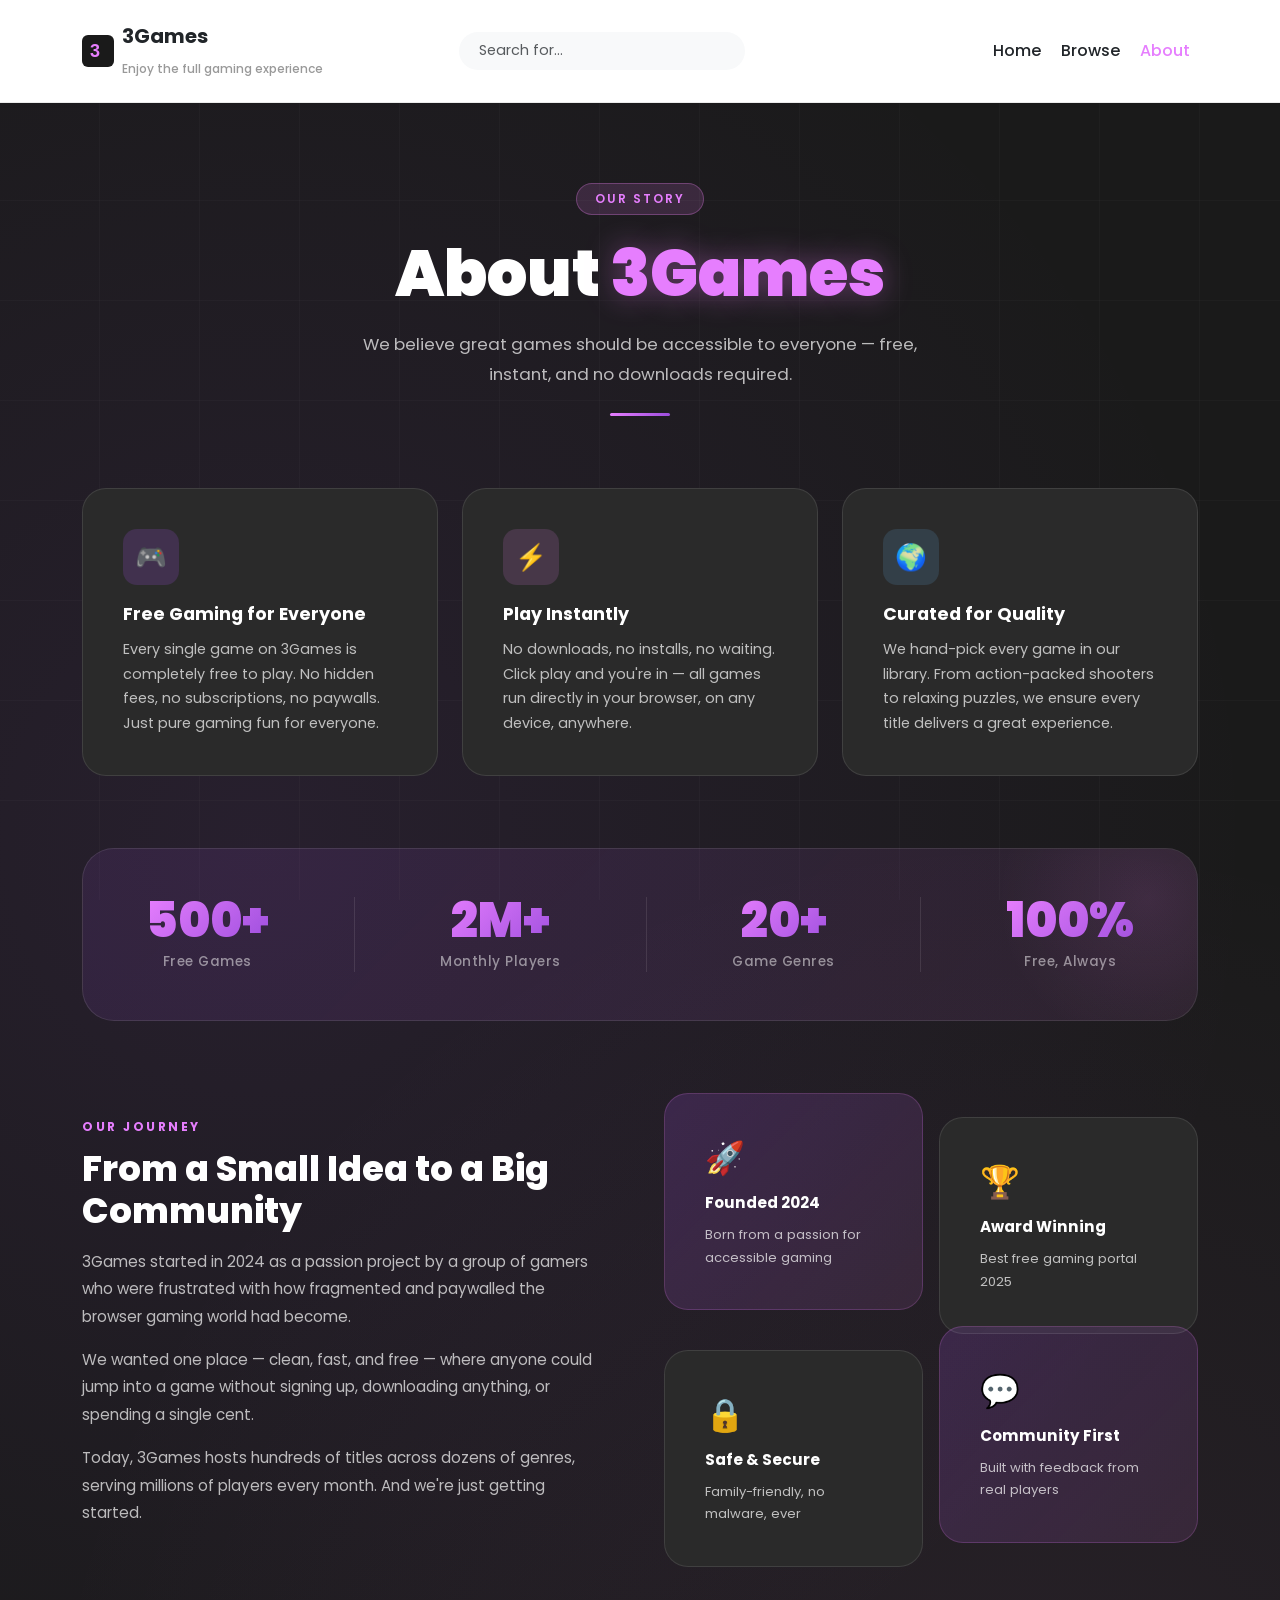
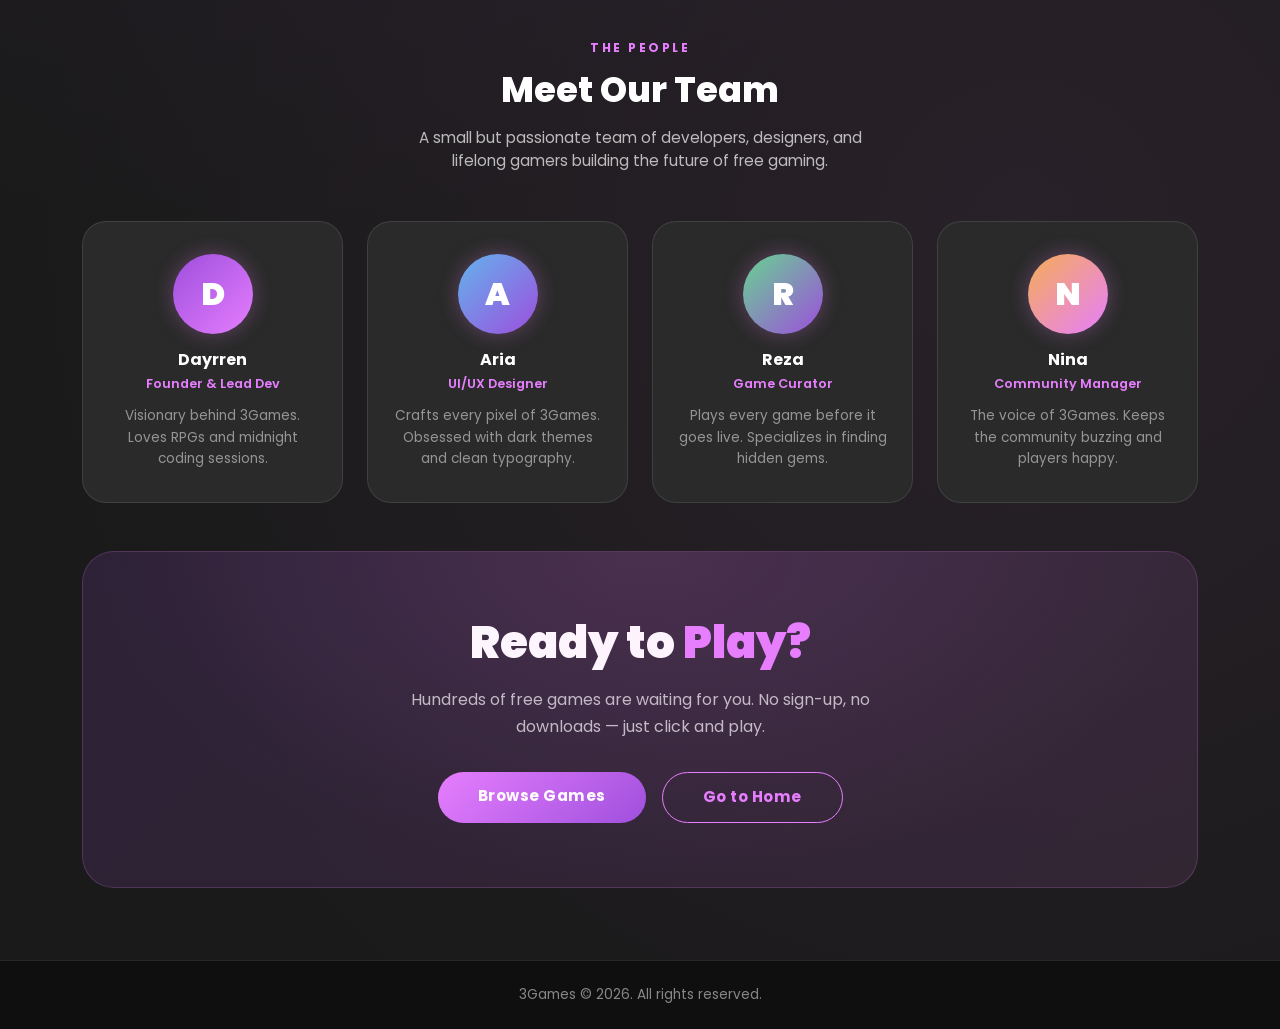
==== html/about.html @ 8b7e98cf "first commit" ====
<!DOCTYPE html>
<html lang="id">

<head>
    <meta charset="UTF-8">
    <meta name="viewport" content="width=device-width, initial-scale=1.0">
    <title>About - 3Games</title>
    <link href="https://cdn.jsdelivr.net/npm/bootstrap@5.3.3/dist/css/bootstrap.min.css" rel="stylesheet"
        integrity="sha384-QWTKZyjpPEjISv5WaRU9OFeRpok6YctnYmDr5pNlyT2bRjXh0JMhjY6hW+ALEwIH" crossorigin="anonymous">
    <link rel="preconnect" href="https://fonts.googleapis.com">
    <link rel="preconnect" href="https://fonts.gstatic.com" crossorigin>
    <link rel="stylesheet" href="about.css">
    <link href="https://fonts.googleapis.com/css2?family=Poppins:wght@400;500;600;700;900&display=swap" rel="stylesheet">
</head>

<body>

    <!-- NAVBAR -->
    <nav class="navbar navbar-expand-lg bg-white sticky-top py-3 custom-navbar">
        <div class="container">
            <a class="navbar-brand d-flex align-items-center" href="index.html">
                <svg width="32" height="32" viewBox="0 0 32 32" fill="none" xmlns="http://www.w3.org/2000/svg" class="me-2">
                    <rect width="32" height="32" rx="6" fill="#1a1a1a"/>
                    <text x="8" y="22" font-size="18" font-weight="bold" fill="#e67efe" font-family="Arial">3</text>
                </svg>
                <div>
                    <span class="fs-5 fw-bold text-dark">3Games</span><br>
                    <span style="font-size:0.75rem; color:#999; font-weight:500;">Enjoy the full gaming experience</span>
                </div>
            </a>

            <button class="navbar-toggler" type="button" data-bs-toggle="collapse" data-bs-target="#navbarNav">
                <span class="navbar-toggler-icon"></span>
            </button>

            <div class="collapse navbar-collapse" id="navbarNav">
                <form class="d-flex mx-auto col-lg-4 my-2 my-lg-0 search-form">
                    <input class="form-control rounded-pill bg-light border-0 px-4 py-2"
                        type="search" placeholder="Search for..." aria-label="Search">
                </form>
                <ul class="navbar-nav ms-auto gap-1">
                    <li class="nav-item">
                        <a class="nav-link text-dark fw-medium" href="index.html">Home</a>
                    </li>
                    <li class="nav-item">
                        <a class="nav-link text-dark fw-medium" href="browse.html">Browse</a>
                    </li>
                    <li class="nav-item">
                        <a class="nav-link fw-medium nav-active" href="about.html">About</a>
                    </li>
                </ul>
            </div>
        </div>
    </nav>

    <!-- MAIN -->
    <main class="main-content-bg pb-5">

        <!-- PAGE HERO -->
        <div class="container">
            <div class="page-hero">
                <div class="badge-tag">Our Story</div>
                <h1>About <span>3Games</span></h1>
                <p>We believe great games should be accessible to everyone — free, instant, and no downloads required.</p>
                <div class="neon-divider"></div>
            </div>
        </div>

        <!-- MISSION CARDS -->
        <div class="container py-4">
            <div class="row g-4">
                <div class="col-md-4">
                    <div class="mission-card h-100">
                        <div class="mission-icon purple">🎮</div>
                        <h4>Free Gaming for Everyone</h4>
                        <p>Every single game on 3Games is completely free to play. No hidden fees, no subscriptions, no paywalls. Just pure gaming fun for everyone.</p>
                    </div>
                </div>
                <div class="col-md-4">
                    <div class="mission-card h-100">
                        <div class="mission-icon neon">⚡</div>
                        <h4>Play Instantly</h4>
                        <p>No downloads, no installs, no waiting. Click play and you're in — all games run directly in your browser, on any device, anywhere.</p>
                    </div>
                </div>
                <div class="col-md-4">
                    <div class="mission-card h-100">
                        <div class="mission-icon blue">🌍</div>
                        <h4>Curated for Quality</h4>
                        <p>We hand-pick every game in our library. From action-packed shooters to relaxing puzzles, we ensure every title delivers a great experience.</p>
                    </div>
                </div>
            </div>
        </div>

        <!-- STATS -->
        <div class="container py-5">
            <div class="stats-section">
                <div class="d-flex flex-wrap justify-content-around align-items-center gap-4">
                    <div class="stat-item">
                        <div class="stat-number">500+</div>
                        <div class="stat-label">Free Games</div>
                    </div>
                    <div class="stat-divider d-none d-md-block"></div>
                    <div class="stat-item">
                        <div class="stat-number">2M+</div>
                        <div class="stat-label">Monthly Players</div>
                    </div>
                    <div class="stat-divider d-none d-md-block"></div>
                    <div class="stat-item">
                        <div class="stat-number">20+</div>
                        <div class="stat-label">Game Genres</div>
                    </div>
                    <div class="stat-divider d-none d-md-block"></div>
                    <div class="stat-item">
                        <div class="stat-number">100%</div>
                        <div class="stat-label">Free, Always</div>
                    </div>
                </div>
            </div>
        </div>

        <!-- OUR STORY -->
        <div class="container py-4">
            <div class="row align-items-center g-5">
                <div class="col-lg-6">
                    <p class="section-label">Our Journey</p>
                    <h2 class="section-title">From a Small Idea to a Big Community</h2>
                    <p class="section-desc mb-3">3Games started in 2024 as a passion project by a group of gamers who were frustrated with how fragmented and paywalled the browser gaming world had become.</p>
                    <p class="section-desc mb-3">We wanted one place — clean, fast, and free — where anyone could jump into a game without signing up, downloading anything, or spending a single cent.</p>
                    <p class="section-desc">Today, 3Games hosts hundreds of titles across dozens of genres, serving millions of players every month. And we're just getting started.</p>
                </div>
                <div class="col-lg-6">
                    <div class="row g-3">
                        <div class="col-6">
                            <div class="mission-card" style="background: linear-gradient(135deg, rgba(157,78,221,0.2), rgba(230,126,238,0.1)); border-color: rgba(230,126,238,0.2);">
                                <div style="font-size:2rem; margin-bottom:0.75rem;">🚀</div>
                                <h4 style="font-size:0.95rem;">Founded 2024</h4>
                                <p style="font-size:0.82rem;">Born from a passion for accessible gaming</p>
                            </div>
                        </div>
                        <div class="col-6">
                            <div class="mission-card" style="margin-top: 1.5rem;">
                                <div style="font-size:2rem; margin-bottom:0.75rem;">🏆</div>
                                <h4 style="font-size:0.95rem;">Award Winning</h4>
                                <p style="font-size:0.82rem;">Best free gaming portal 2025</p>
                            </div>
                        </div>
                        <div class="col-6">
                            <div class="mission-card">
                                <div style="font-size:2rem; margin-bottom:0.75rem;">🔒</div>
                                <h4 style="font-size:0.95rem;">Safe & Secure</h4>
                                <p style="font-size:0.82rem;">Family-friendly, no malware, ever</p>
                            </div>
                        </div>
                        <div class="col-6">
                            <div class="mission-card" style="margin-top: -1.5rem; background: linear-gradient(135deg, rgba(157,78,221,0.2), rgba(230,126,238,0.1)); border-color: rgba(230,126,238,0.2);">
                                <div style="font-size:2rem; margin-bottom:0.75rem;">💬</div>
                                <h4 style="font-size:0.95rem;">Community First</h4>
                                <p style="font-size:0.82rem;">Built with feedback from real players</p>
                            </div>
                        </div>
                    </div>
                </div>
            </div>
        </div>

        <!-- TEAM -->
        <div class="container py-5">
            <div class="text-center mb-5" style="position:relative; z-index:1;">
                <p class="section-label">The People</p>
                <h2 class="section-title">Meet Our Team</h2>
                <p class="text-center" style="color:var(--text-secondary); font-size:0.95rem; max-width:480px; margin:0 auto;">A small but passionate team of developers, designers, and lifelong gamers building the future of free gaming.</p>
            </div>
            <div class="row row-cols-1 row-cols-sm-2 row-cols-lg-4 g-4">
                <div class="col">
                    <div class="team-card">
                        <div class="team-avatar">D</div>
                        <h5>Dayrren</h5>
                        <div class="role">Founder & Lead Dev</div>
                        <p>Visionary behind 3Games. Loves RPGs and midnight coding sessions.</p>
                    </div>
                </div>
                <div class="col">
                    <div class="team-card">
                        <div class="team-avatar" style="background: linear-gradient(135deg, #63b3ed, #9d4edd);">A</div>
                        <h5>Aria</h5>
                        <div class="role">UI/UX Designer</div>
                        <p>Crafts every pixel of 3Games. Obsessed with dark themes and clean typography.</p>
                    </div>
                </div>
                <div class="col">
                    <div class="team-card">
                        <div class="team-avatar" style="background: linear-gradient(135deg, #68d391, #9d4edd);">R</div>
                        <h5>Reza</h5>
                        <div class="role">Game Curator</div>
                        <p>Plays every game before it goes live. Specializes in finding hidden gems.</p>
                    </div>
                </div>
                <div class="col">
                    <div class="team-card">
                        <div class="team-avatar" style="background: linear-gradient(135deg, #f6ad55, #e67efe);">N</div>
                        <h5>Nina</h5>
                        <div class="role">Community Manager</div>
                        <p>The voice of 3Games. Keeps the community buzzing and players happy.</p>
                    </div>
                </div>
            </div>
        </div>

        <!-- CTA -->
        <div class="container pb-4">
            <div class="cta-section">
                <h2>Ready to <span>Play?</span></h2>
                <p>Hundreds of free games are waiting for you. No sign-up, no downloads — just click and play.</p>
                <div class="d-flex gap-3 justify-content-center flex-wrap">
                    <a href="browse.html" class="btn-neon">Browse Games</a>
                    <a href="index.html" class="btn-outline-neon">Go to Home</a>
                </div>
            </div>
        </div>

    </main>

    <!-- FOOTER -->
    <footer class="bg-darker text-white text-center py-4">
        <div class="container">
            <p class="mb-0">3Games &copy; 2026. All rights reserved.</p>
        </div>
    </footer>

    <script src="https://cdn.jsdelivr.net/npm/bootstrap@5.3.3/dist/js/bootstrap.bundle.min.js"
        integrity="sha384-YvpcrYf0tY3lHB60NNkmXc5s9fDVZLESaAA55NDzOxhy9GkcIdslK1eN7N6jIeHz"
        crossorigin="anonymous"></script>
</body>
</html>
---- html/about.css ----
:root {
    --primary-neon: #e67efe;
    --primary-purple: #9d4edd;
    --dark-bg: #1a1a1a;
    --darker-bg: #0f0f0f;
    --card-bg: #2a2a2a;
    --text-light: #f8f9fa;
    --text-secondary: rgba(255, 255, 255, 0.7);
    --text-muted: rgba(255, 255, 255, 0.5);
    --border-color: rgba(255, 255, 255, 0.1);
}

* {
    margin: 0;
    padding: 0;
    box-sizing: border-box;
}

body {
    font-family: 'Poppins', sans-serif;
    color: var(--text-light);
    background-color: var(--dark-bg);
}

/* ===== NAVBAR ===== */
.custom-navbar {
    border-bottom: 1px solid rgba(0, 0, 0, 0.08);
    background-color: #ffffff;
    box-shadow: 0 2px 4px rgba(0, 0, 0, 0.05);
}

.search-form input {
    border-radius: 50px !important;
    font-size: 0.9rem;
    padding: 8px 20px !important;
    transition: all 0.3s ease;
}

.search-form input:focus {
    box-shadow: 0 0 0 0.2rem rgba(230, 126, 238, 0.15);
    border-color: var(--primary-neon) !important;
}

/* ===== MAIN BG ===== */
.main-content-bg {
    background-color: var(--dark-bg);
    background-image:
        radial-gradient(circle at 20% 30%, rgba(157, 78, 221, 0.1) 0%, transparent 50%),
        radial-gradient(circle at 80% 70%, rgba(230, 126, 238, 0.07) 0%, transparent 50%);
    min-height: 100vh;
    position: relative;
}

.main-content-bg::before {
    content: '';
    position: fixed;
    inset: 0;
    background-image:
        repeating-linear-gradient(90deg, transparent, transparent calc(100% - 1px), rgba(255, 255, 255, 0.025) calc(100% - 1px), rgba(255, 255, 255, 0.025) 100%),
        repeating-linear-gradient(0deg, transparent, transparent calc(100% - 1px), rgba(255, 255, 255, 0.025) calc(100% - 1px), rgba(255, 255, 255, 0.025) 100%);
    background-size: 100px 100px;
    pointer-events: none;
    z-index: 0;
}

/* ===== PAGE HERO ===== */
.page-hero {
    padding: 5rem 0 3rem;
    text-align: center;
    position: relative;
    z-index: 1;
}

.page-hero .badge-tag {
    display: inline-block;
    background: rgba(230, 126, 238, 0.15);
    border: 1px solid rgba(230, 126, 238, 0.3);
    color: var(--primary-neon);
    font-size: 0.75rem;
    font-weight: 600;
    letter-spacing: 2px;
    text-transform: uppercase;
    padding: 6px 18px;
    border-radius: 50px;
    margin-bottom: 1.5rem;
}

.page-hero h1 {
    font-size: clamp(2.5rem, 6vw, 4rem);
    font-weight: 900;
    color: #fff;
    line-height: 1.1;
}

.page-hero h1 span {
    color: var(--primary-neon);
    text-shadow: 0 0 30px rgba(230, 126, 238, 0.4);
}

.page-hero p {
    font-size: 1.05rem;
    color: var(--text-secondary);
    max-width: 560px;
    margin: 1.2rem auto 0;
    line-height: 1.8;
}

/* ===== DIVIDER ===== */
.neon-divider {
    width: 60px;
    height: 3px;
    background: linear-gradient(90deg, var(--primary-neon), var(--primary-purple));
    border-radius: 2px;
    margin: 1.5rem auto 0;
}

/* ===== MISSION SECTION ===== */
.mission-card {
    background: var(--card-bg);
    border: 1px solid var(--border-color);
    border-radius: 1.5rem;
    padding: 2.5rem;
    position: relative;
    overflow: hidden;
    transition: transform 0.3s ease, box-shadow 0.3s ease;
    z-index: 1;
}

.mission-card::before {
    content: '';
    position: absolute;
    top: 0;
    left: 0;
    right: 0;
    height: 3px;
    background: linear-gradient(90deg, var(--primary-neon), var(--primary-purple));
    opacity: 0;
    transition: opacity 0.3s;
}

.mission-card:hover::before {
    opacity: 1;
}

.mission-card:hover {
    transform: translateY(-4px);
    box-shadow: 0 16px 40px rgba(0, 0, 0, 0.5);
}

.mission-icon {
    width: 56px;
    height: 56px;
    border-radius: 14px;
    display: flex;
    align-items: center;
    justify-content: center;
    margin-bottom: 1.2rem;
    font-size: 1.6rem;
}

.mission-icon.purple {
    background: rgba(157, 78, 221, 0.2);
}

.mission-icon.neon {
    background: rgba(230, 126, 238, 0.15);
}

.mission-icon.blue {
    background: rgba(99, 179, 237, 0.15);
}

.mission-card h4 {
    font-size: 1.1rem;
    font-weight: 700;
    color: #fff;
    margin-bottom: 0.75rem;
}

.mission-card p {
    font-size: 0.9rem;
    color: var(--text-secondary);
    line-height: 1.7;
    margin: 0;
}

/* ===== STATS SECTION ===== */
.stats-section {
    background: linear-gradient(135deg, rgba(157, 78, 221, 0.12), rgba(230, 126, 238, 0.08));
    border: 1px solid var(--border-color);
    border-radius: 2rem;
    padding: 3rem 2rem;
    position: relative;
    overflow: hidden;
    z-index: 1;
}

.stats-section::after {
    content: '';
    position: absolute;
    width: 300px;
    height: 300px;
    background: radial-gradient(circle, rgba(230, 126, 238, 0.1), transparent 70%);
    top: -100px;
    right: -100px;
    pointer-events: none;
}

.stat-item {
    text-align: center;
}

.stat-number {
    font-size: clamp(2rem, 4vw, 3rem);
    font-weight: 900;
    background: linear-gradient(135deg, var(--primary-neon), var(--primary-purple));
    -webkit-background-clip: text;
    -webkit-text-fill-color: transparent;
    background-clip: text;
    line-height: 1;
    margin-bottom: 0.4rem;
}

.stat-label {
    font-size: 0.85rem;
    color: var(--text-muted);
    font-weight: 500;
    letter-spacing: 0.5px;
}

.stat-divider {
    width: 1px;
    background: var(--border-color);
    align-self: stretch;
}

/* ===== TEAM SECTION ===== */
.team-card {
    background: var(--card-bg);
    border: 1px solid var(--border-color);
    border-radius: 1.5rem;
    padding: 2rem 1.5rem;
    text-align: center;
    transition: all 0.3s ease;
    z-index: 1;
    position: relative;
}

.team-card:hover {
    border-color: rgba(230, 126, 238, 0.3);
    transform: translateY(-4px);
    box-shadow: 0 12px 32px rgba(230, 126, 238, 0.1);
}

.team-avatar {
    width: 80px;
    height: 80px;
    border-radius: 50%;
    margin: 0 auto 1rem;
    display: flex;
    align-items: center;
    justify-content: center;
    font-size: 2rem;
    font-weight: 900;
    color: #fff;
    background: linear-gradient(135deg, var(--primary-purple), var(--primary-neon));
    box-shadow: 0 0 20px rgba(230, 126, 238, 0.3);
}

.team-card h5 {
    font-size: 1rem;
    font-weight: 700;
    color: #fff;
    margin-bottom: 0.3rem;
}

.team-card .role {
    font-size: 0.8rem;
    color: var(--primary-neon);
    font-weight: 600;
    margin-bottom: 0.75rem;
}

.team-card p {
    font-size: 0.85rem;
    color: var(--text-muted);
    margin: 0;
    line-height: 1.6;
}

/* ===== CTA SECTION ===== */
.cta-section {
    background: linear-gradient(135deg, rgba(157, 78, 221, 0.15), rgba(230, 126, 238, 0.1));
    border: 1px solid rgba(230, 126, 238, 0.2);
    border-radius: 2rem;
    padding: 4rem 2rem;
    text-align: center;
    position: relative;
    overflow: hidden;
    z-index: 1;
}

.cta-section::before {
    content: '';
    position: absolute;
    inset: 0;
    background: radial-gradient(ellipse at 50% 0%, rgba(230, 126, 238, 0.12), transparent 70%);
    pointer-events: none;
}

.cta-section h2 {
    font-size: clamp(1.8rem, 4vw, 2.8rem);
    font-weight: 900;
    color: #fff;
    margin-bottom: 1rem;
}

.cta-section h2 span {
    color: var(--primary-neon);
}

.cta-section p {
    color: var(--text-secondary);
    font-size: 1rem;
    max-width: 480px;
    margin: 0 auto 2rem;
    line-height: 1.7;
}

.btn-neon {
    background: linear-gradient(135deg, var(--primary-neon), var(--primary-purple));
    color: #fff;
    font-weight: 700;
    font-size: 0.95rem;
    padding: 0.8rem 2.5rem;
    border-radius: 50px;
    border: none;
    transition: all 0.3s ease;
    text-decoration: none;
    display: inline-block;
    letter-spacing: 0.5px;
}

.btn-neon:hover {
    color: #fff;
    transform: translateY(-2px);
    box-shadow: 0 8px 24px rgba(230, 126, 238, 0.4);
}

.btn-outline-neon {
    background: transparent;
    color: var(--primary-neon);
    font-weight: 700;
    font-size: 0.95rem;
    padding: 0.8rem 2.5rem;
    border-radius: 50px;
    border: 1.5px solid var(--primary-neon);
    transition: all 0.3s ease;
    text-decoration: none;
    display: inline-block;
    letter-spacing: 0.5px;
}

.btn-outline-neon:hover {
    background: rgba(230, 126, 238, 0.1);
    color: var(--primary-neon);
    transform: translateY(-2px);
}

/* ===== SECTION LABELS ===== */
.section-label {
    font-size: 0.75rem;
    font-weight: 700;
    letter-spacing: 2.5px;
    text-transform: uppercase;
    color: var(--primary-neon);
    margin-bottom: 0.75rem;
}

.section-title {
    font-size: clamp(1.6rem, 3vw, 2.2rem);
    font-weight: 800;
    color: #fff;
    margin-bottom: 1rem;
}

.section-desc {
    font-size: 0.95rem;
    color: var(--text-secondary);
    max-width: 520px;
    line-height: 1.8;
}

/* ===== FOOTER ===== */
.bg-darker {
    background-color: var(--darker-bg);
    border-top: 1px solid var(--border-color);
}

footer p {
    color: var(--text-muted);
    font-size: 0.85rem;
}

/* ===== NAV ACTIVE ===== */
.nav-active {
    color: var(--primary-neon) !important;
}

::-webkit-scrollbar {
    width: 8px;
}

::-webkit-scrollbar-track {
    background: var(--dark-bg);
}

::-webkit-scrollbar-thumb {
    background: var(--primary-purple);
    border-radius: 4px;
}

::-webkit-scrollbar-thumb:hover {
    background: var(--primary-neon);
}
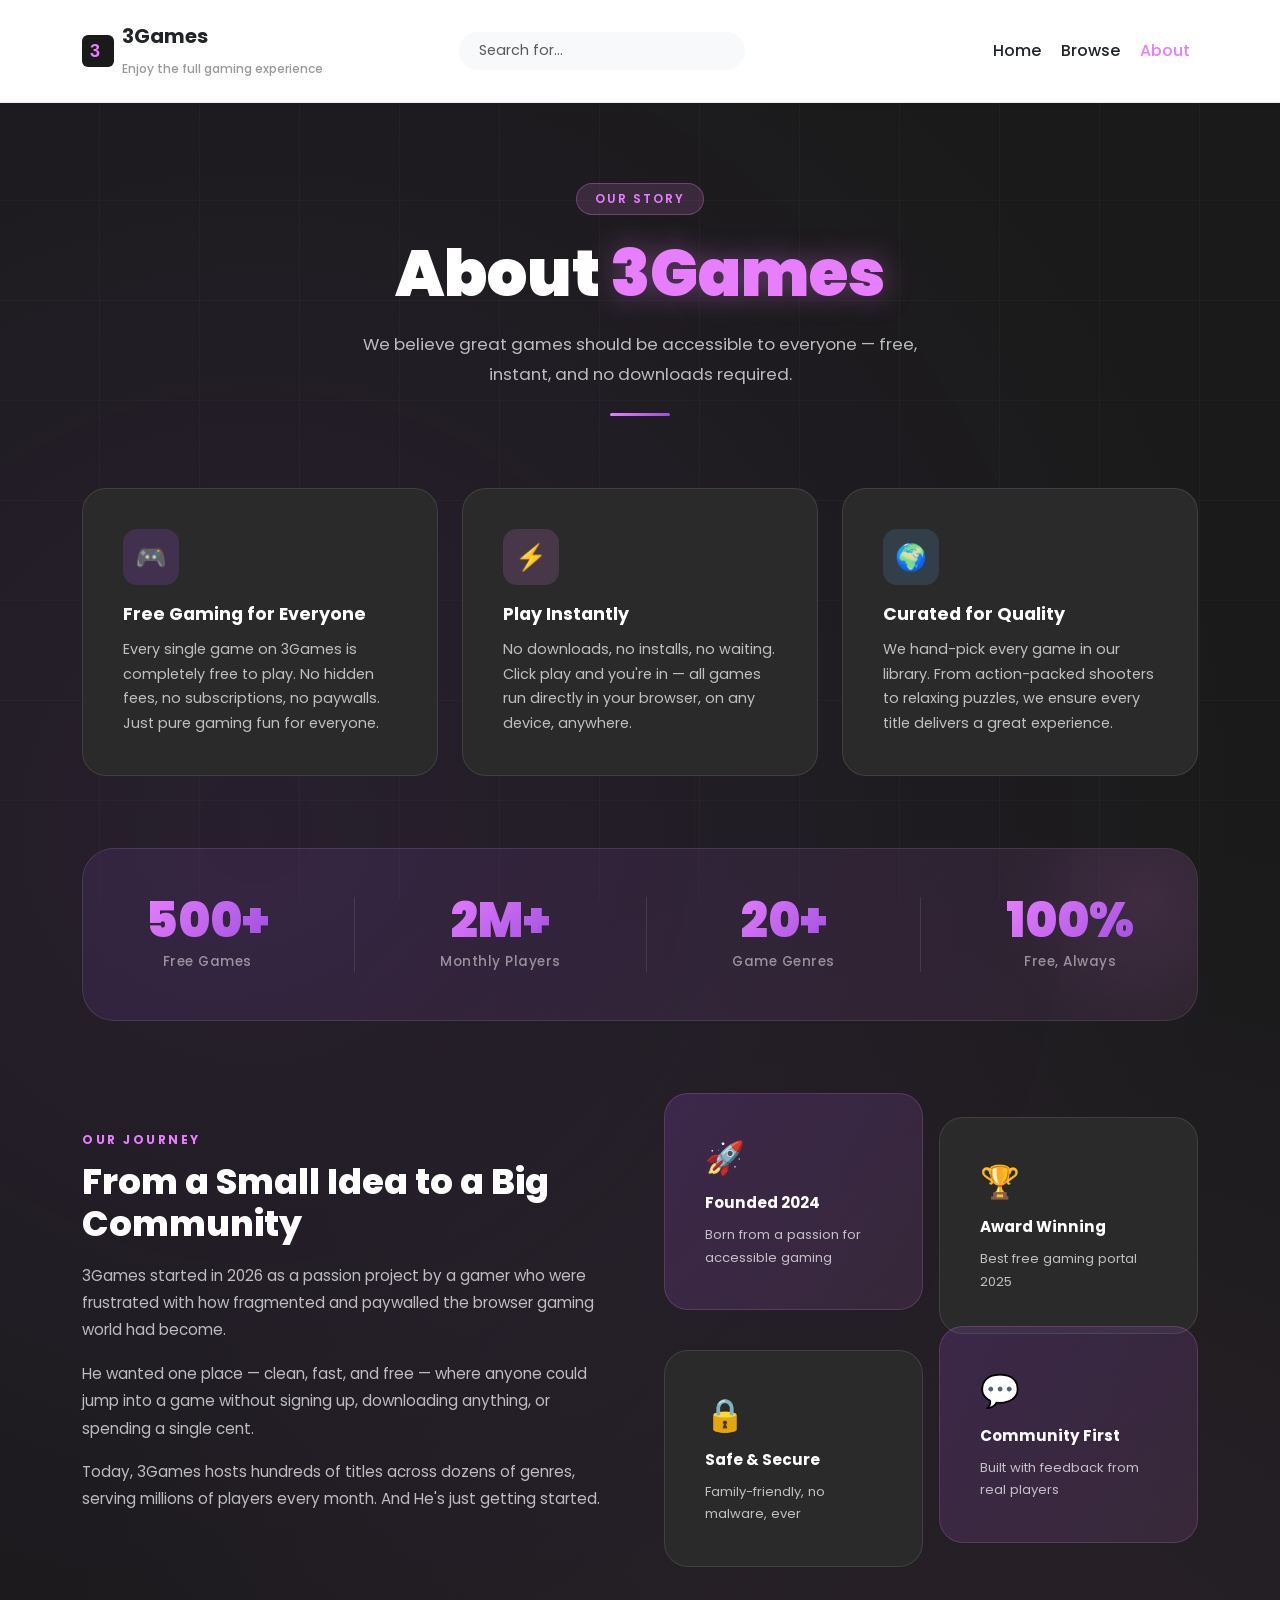
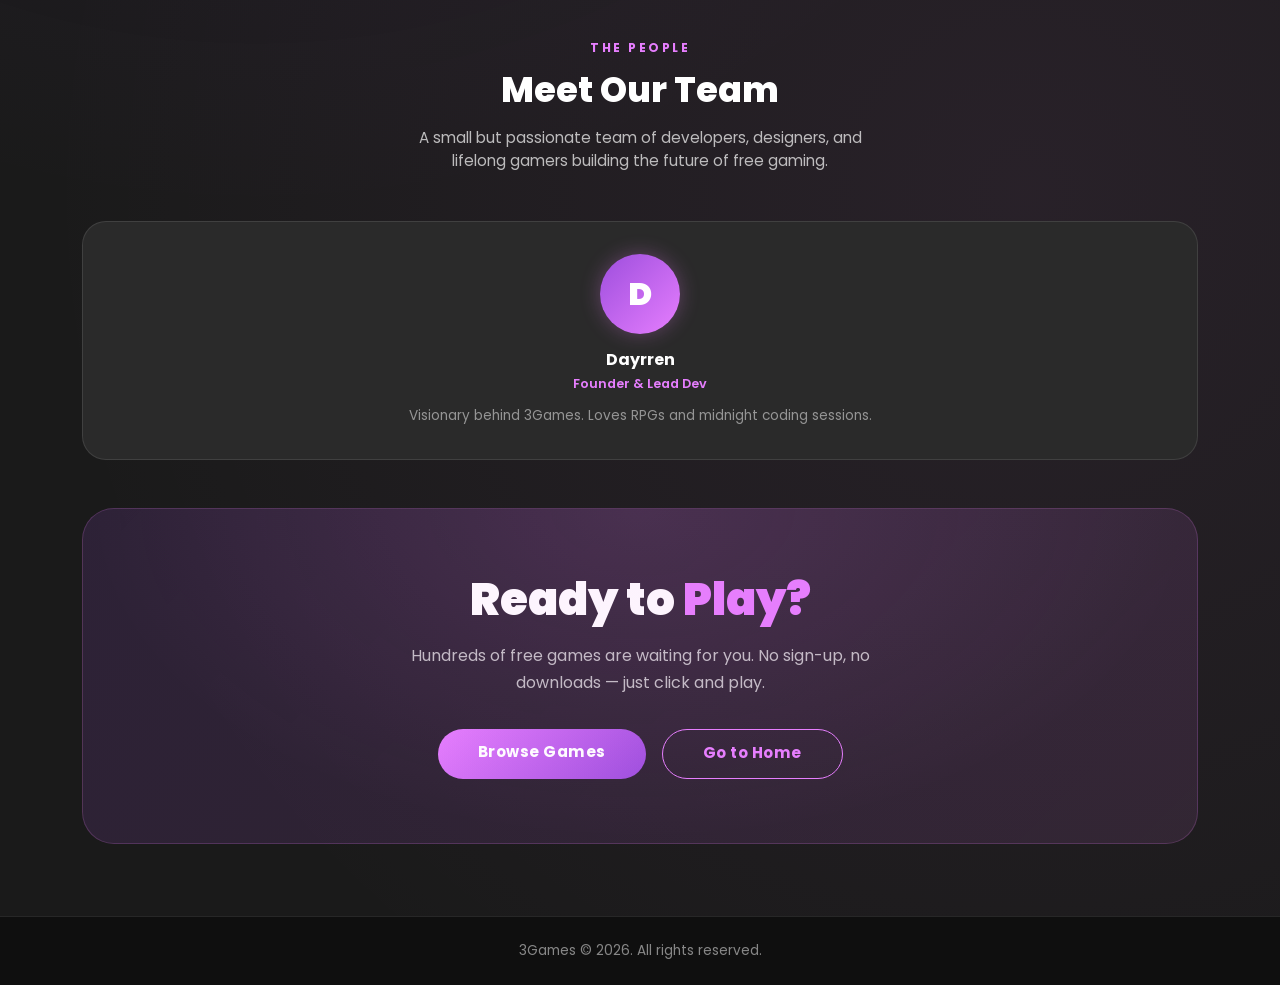
==== commit 1a13fe85: "second commit" ====
--- a/html/about.html
+++ b/html/about.html
@@ -126,9 +126,9 @@
                 <div class="col-lg-6">
                     <p class="section-label">Our Journey</p>
                     <h2 class="section-title">From a Small Idea to a Big Community</h2>
-                    <p class="section-desc mb-3">3Games started in 2024 as a passion project by a group of gamers who were frustrated with how fragmented and paywalled the browser gaming world had become.</p>
-                    <p class="section-desc mb-3">We wanted one place — clean, fast, and free — where anyone could jump into a game without signing up, downloading anything, or spending a single cent.</p>
-                    <p class="section-desc">Today, 3Games hosts hundreds of titles across dozens of genres, serving millions of players every month. And we're just getting started.</p>
+                    <p class="section-desc mb-3">3Games started in 2026 as a passion project by a gamer who were frustrated with how fragmented and paywalled the browser gaming world had become.</p>
+                    <p class="section-desc mb-3">He wanted one place — clean, fast, and free — where anyone could jump into a game without signing up, downloading anything, or spending a single cent.</p>
+                    <p class="section-desc">Today, 3Games hosts hundreds of titles across dozens of genres, serving millions of players every month. And He's just getting started.</p>
                 </div>
                 <div class="col-lg-6">
                     <div class="row g-3">
@@ -172,37 +172,13 @@
                 <h2 class="section-title">Meet Our Team</h2>
                 <p class="text-center" style="color:var(--text-secondary); font-size:0.95rem; max-width:480px; margin:0 auto;">A small but passionate team of developers, designers, and lifelong gamers building the future of free gaming.</p>
             </div>
-            <div class="row row-cols-1 row-cols-sm-2 row-cols-lg-4 g-4">
+            <div class="row row-cols-1 row-cols-sm-2 row-cols-lg-1 g-4">
                 <div class="col">
                     <div class="team-card">
                         <div class="team-avatar">D</div>
                         <h5>Dayrren</h5>
                         <div class="role">Founder & Lead Dev</div>
                         <p>Visionary behind 3Games. Loves RPGs and midnight coding sessions.</p>
-                    </div>
-                </div>
-                <div class="col">
-                    <div class="team-card">
-                        <div class="team-avatar" style="background: linear-gradient(135deg, #63b3ed, #9d4edd);">A</div>
-                        <h5>Aria</h5>
-                        <div class="role">UI/UX Designer</div>
-                        <p>Crafts every pixel of 3Games. Obsessed with dark themes and clean typography.</p>
-                    </div>
-                </div>
-                <div class="col">
-                    <div class="team-card">
-                        <div class="team-avatar" style="background: linear-gradient(135deg, #68d391, #9d4edd);">R</div>
-                        <h5>Reza</h5>
-                        <div class="role">Game Curator</div>
-                        <p>Plays every game before it goes live. Specializes in finding hidden gems.</p>
-                    </div>
-                </div>
-                <div class="col">
-                    <div class="team-card">
-                        <div class="team-avatar" style="background: linear-gradient(135deg, #f6ad55, #e67efe);">N</div>
-                        <h5>Nina</h5>
-                        <div class="role">Community Manager</div>
-                        <p>The voice of 3Games. Keeps the community buzzing and players happy.</p>
                     </div>
                 </div>
             </div>
